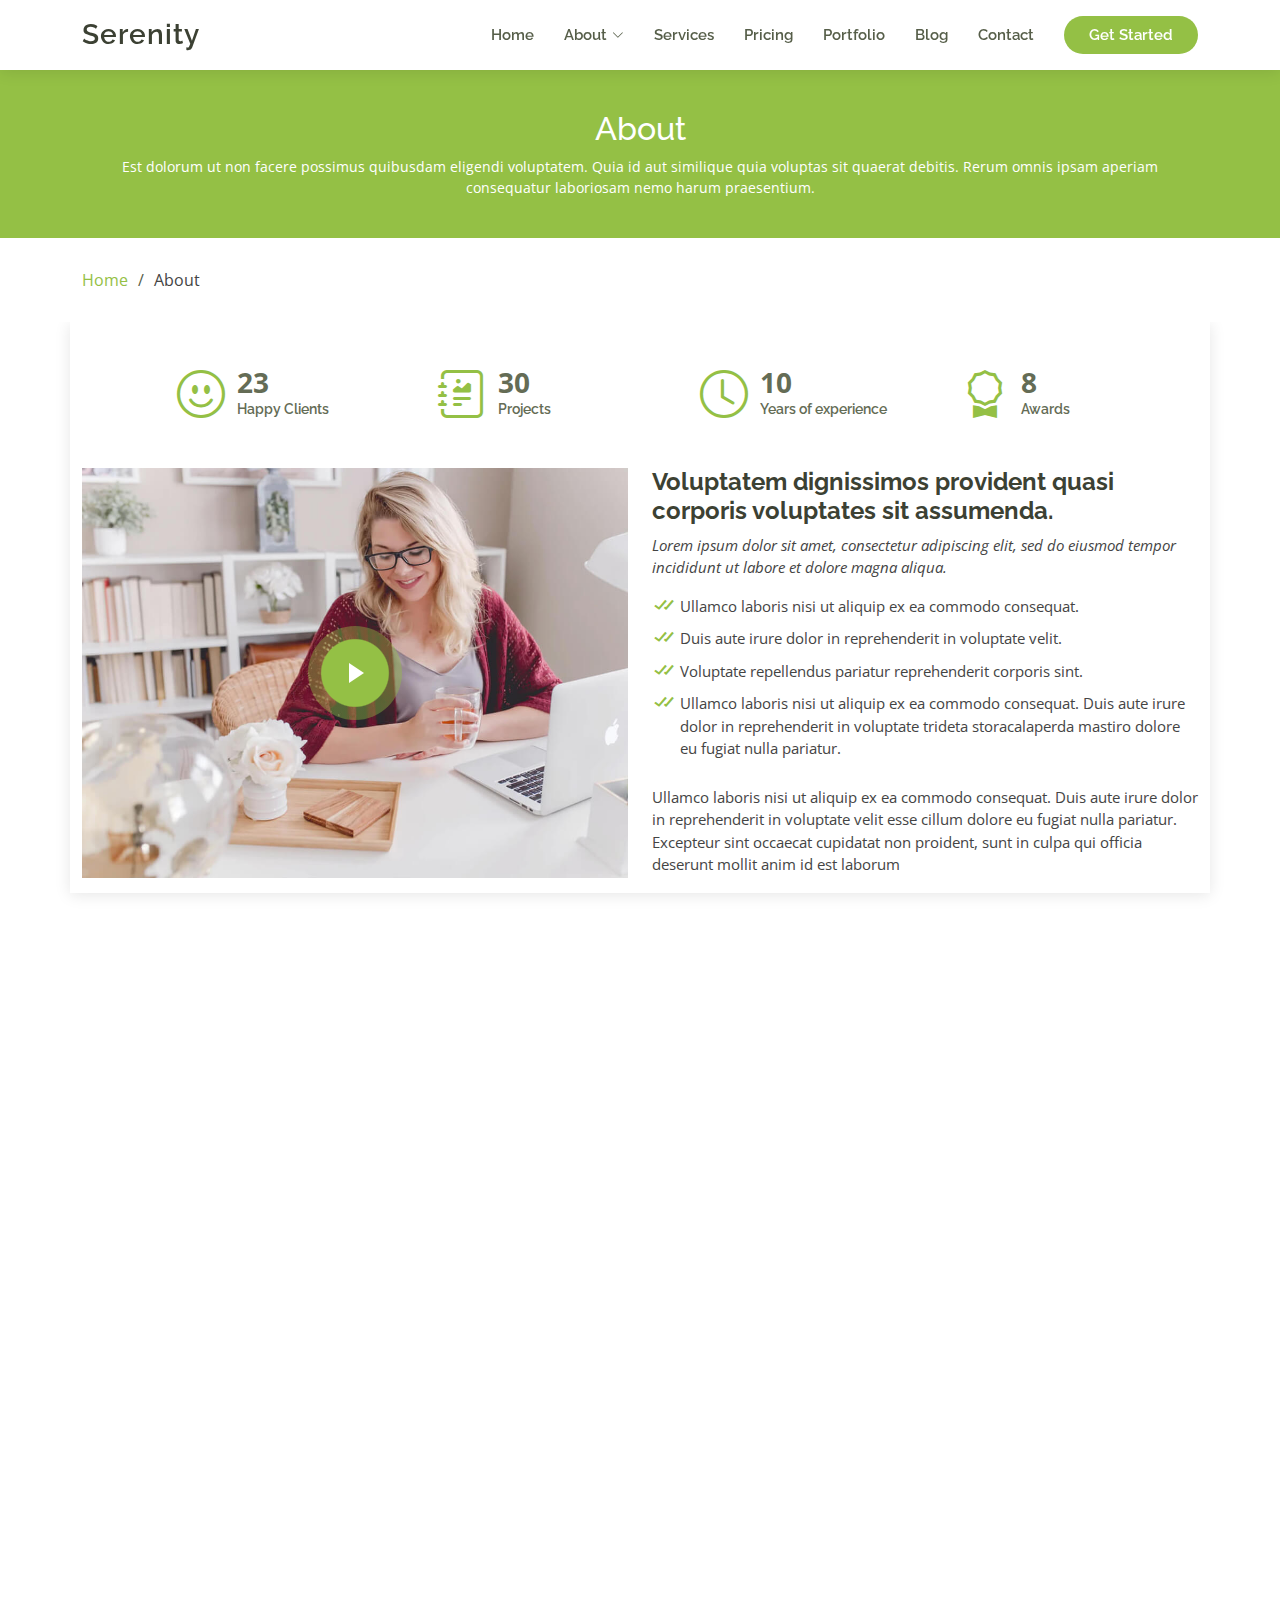
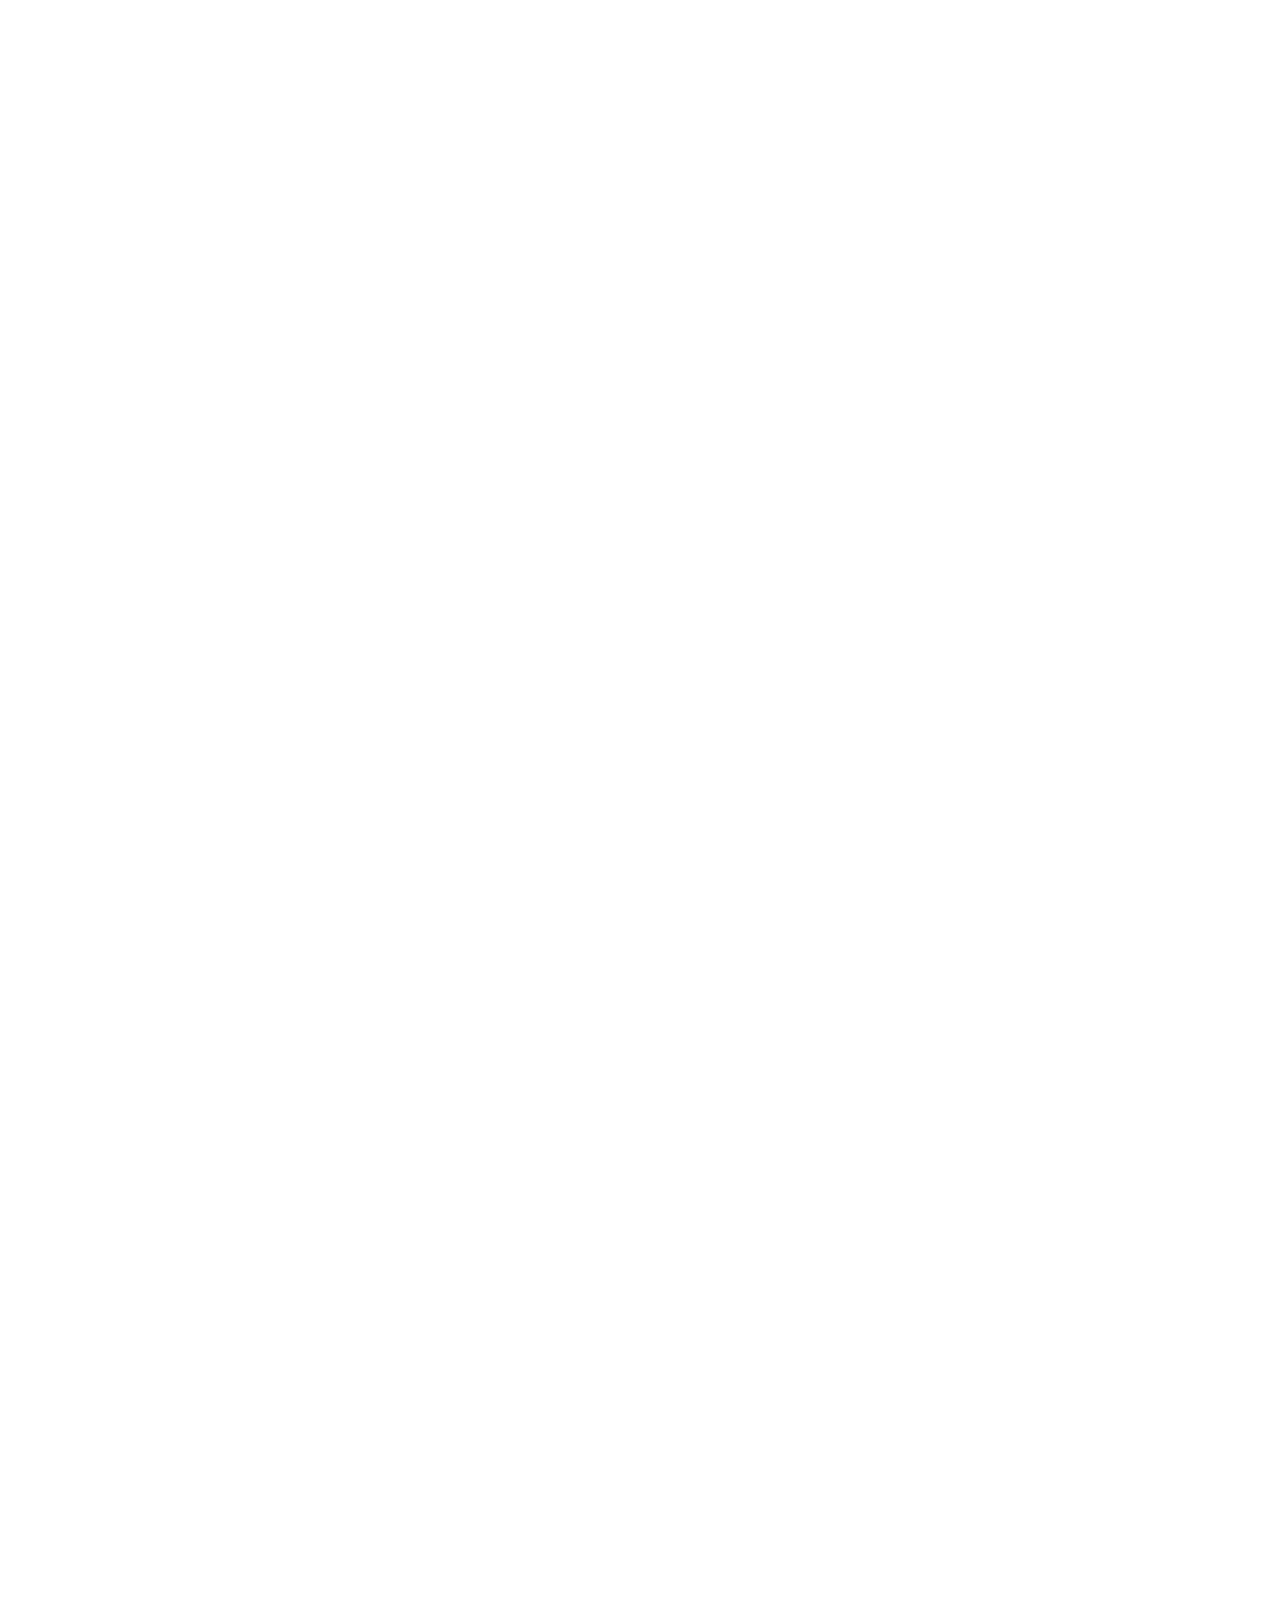
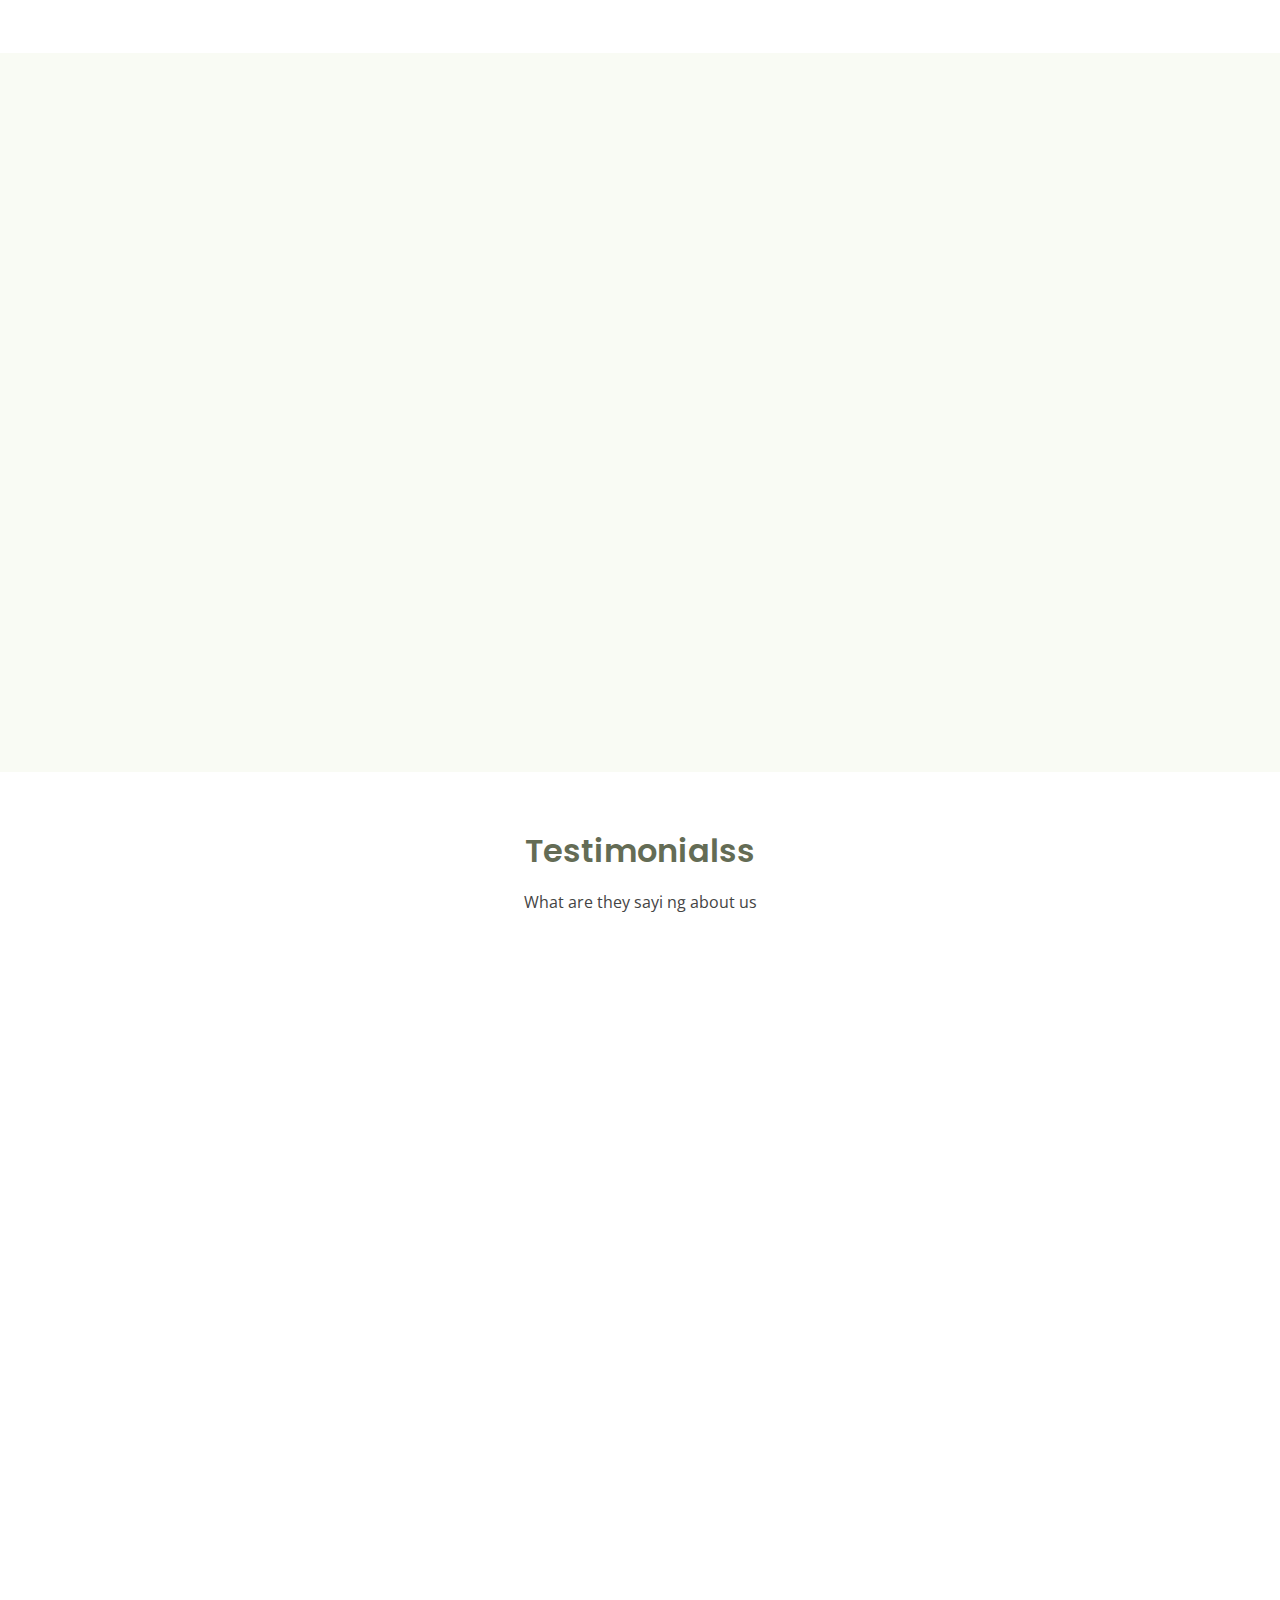
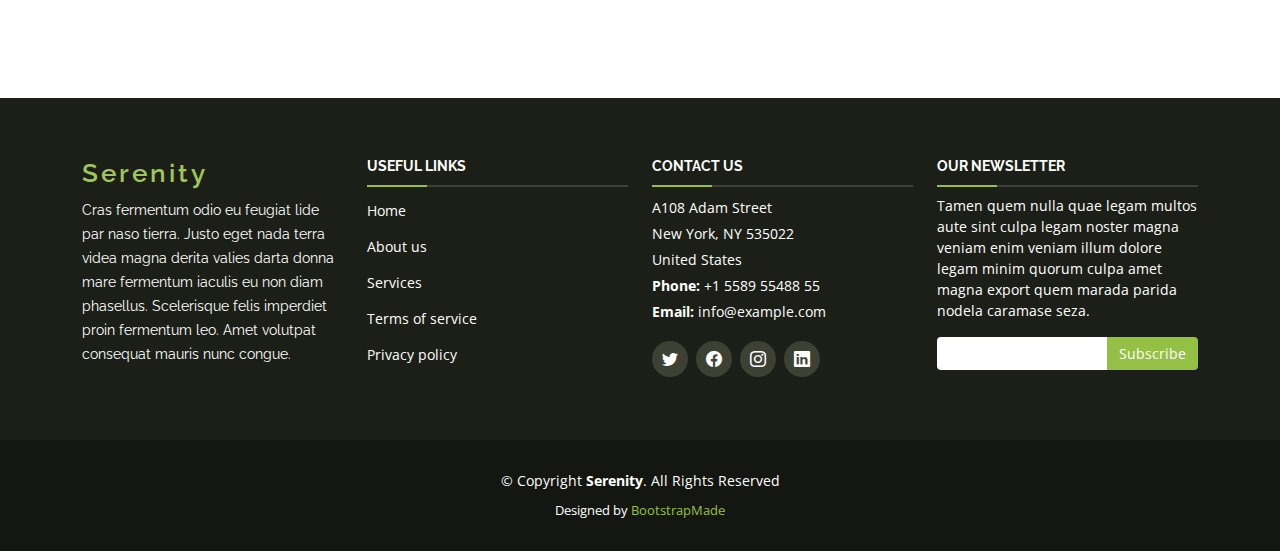
==== about.html @ 633f8e51 "ggwp" ====
<!DOCTYPE html>
<html lang="en">

<head>
  <meta charset="utf-8">
  <meta content="width=device-width, initial-scale=1.0" name="viewport">

  <title>About - Serenity Bootstrap Template</title>
  <meta content="" name="description">
  <meta content="" name="keywords">

  <!-- Favicons -->
  <link href="assets/img/favicon.png" rel="icon">
  <link href="assets/img/apple-touch-icon.png" rel="apple-touch-icon">

  <!-- Google Fonts -->
  <link href="https://fonts.googleapis.com/css?family=Open+Sans:300,300i,400,400i,600,600i,700,700i|Raleway:300,300i,400,400i,500,500i,600,600i,700,700i|Poppins:300,300i,400,400i,500,500i,600,600i,700,700i" rel="stylesheet">

  <!-- Vendor CSS Files -->
  <link href="assets/vendor/aos/aos.css" rel="stylesheet">
  <link href="assets/vendor/bootstrap/css/bootstrap.min.css" rel="stylesheet">
  <link href="assets/vendor/bootstrap-icons/bootstrap-icons.css" rel="stylesheet">
  <link href="assets/vendor/boxicons/css/boxicons.min.css" rel="stylesheet">
  <link href="assets/vendor/glightbox/css/glightbox.min.css" rel="stylesheet">
  <link href="assets/vendor/swiper/swiper-bundle.min.css" rel="stylesheet">

  <!-- Template Main CSS File -->
  <link href="assets/css/style.css" rel="stylesheet">

  <!-- =======================================================
  * Template Name: Serenity
  * Updated: Jul 27 2023 with Bootstrap v5.3.1
  * Template URL: https://bootstrapmade.com/serenity-bootstrap-corporate-template/
  * Author: BootstrapMade.com
  * License: https://bootstrapmade.com/license/
  ======================================================== -->
</head>

<body>

  <!-- ======= Header ======= -->
  <header id="header" class="fixed-top d-flex align-items-center">
    <div class="container d-flex align-items-center justify-content-between">

      <div class="logo">
        <h1 class="text-light"><a href="index.html">Serenity</a></h1>
        <!-- Uncomment below if you prefer to use an image logo -->
        <!-- <a href="index.html"><img src="assets/img/logo.png" alt="" class="img-fluid"></a>-->
      </div>

      <nav id="navbar" class="navbar">
        <ul>
          <li><a href="index.html">Home</a></li>
          <li class="dropdown"><a href="#"><span>About</span> <i class="bi bi-chevron-down"></i></a>
            <ul>
              <li><a class="active" href="about.html">About</a></li>
              <li><a href="team.html">Team</a></li>
              <li class="dropdown"><a href="#"><span>Deep Drop Down</span> <i class="bi bi-chevron-right"></i></a>
                <ul>
                  <li><a href="#">Deep Drop Down 1</a></li>
                  <li><a href="#">Deep Drop Down 2</a></li>
                  <li><a href="#">Deep Drop Down 3</a></li>
                  <li><a href="#">Deep Drop Down 4</a></li>
                  <li><a href="#">Deep Drop Down 5</a></li>
                </ul>
              </li>
            </ul>
          </li>
          <li><a href="services.html">Services</a></li>
          <li><a href="pricing.html">Pricing</a></li>
          <li><a href="portfolio.html">Portfolio</a></li>
          <li><a href="blog.html">Blog</a></li>
          <li><a href="contact.html">Contact</a></li>

          <li><a class="getstarted" href="about.html">Get Started</a></li>
        </ul>
        <i class="bi bi-list mobile-nav-toggle"></i>
      </nav><!-- .navbar -->

    </div>
  </header><!-- End Header -->

  <main id="main">

    <!-- ======= Breadcrumbs ======= -->
    <section id="breadcrumbs" class="breadcrumbs">
      <div class="breadcrumb-hero">
        <div class="container">
          <div class="breadcrumb-hero">
            <h2>About</h2>
            <p>Est dolorum ut non facere possimus quibusdam eligendi voluptatem. Quia id aut similique quia voluptas sit quaerat debitis. Rerum omnis ipsam aperiam consequatur laboriosam nemo harum praesentium. </p>
          </div>
        </div>
      </div>
      <div class="container">
        <ol>
          <li><a href="index.html">Home</a></li>
          <li>About</li>
        </ol>
      </div>
    </section><!-- End Breadcrumbs -->

    <!-- ======= About Section ======= -->
    <section id="about" class="about">
      <div class="container">

        <div class="row justify-content-end">
          <div class="col-lg-11">
            <div class="row justify-content-end">

              <div class="col-lg-3 col-md-5 col-6 d-md-flex align-items-md-stretch">
                <div class="count-box py-5">
                  <i class="bi bi-emoji-smile"></i>
                  <span data-purecounter-start="0" data-purecounter-end="65" class="purecounter">0</span>
                  <p>Happy Clients</p>
                </div>
              </div>

              <div class="col-lg-3 col-md-5 col-6 d-md-flex align-items-md-stretch">
                <div class="count-box py-5">
                  <i class="bi bi-journal-richtext"></i>
                  <span data-purecounter-start="0" data-purecounter-end="85" class="purecounter">0</span>
                  <p>Projects</p>
                </div>
              </div>

              <div class="col-lg-3 col-md-5 col-6 d-md-flex align-items-md-stretch">
                <div class="count-box pb-5 pt-0 pt-lg-5">
                  <i class="bi bi-clock"></i>
                  <span data-purecounter-start="0" data-purecounter-end="27" class="purecounter">0</span>
                  <p>Years of experience</p>
                </div>
              </div>

              <div class="col-lg-3 col-md-5 col-6 d-md-flex align-items-md-stretch">
                <div class="count-box pb-5 pt-0 pt-lg-5">
                  <i class="bi bi-award"></i>
                  <span data-purecounter-start="0" data-purecounter-end="22" class="purecounter">0</span>
                  <p>Awards</p>
                </div>
              </div>

            </div>
          </div>
        </div>

        <div class="row">

          <div class="col-lg-6 video-box align-self-baseline position-relative">
            <img src="assets/img/about.jpg" class="img-fluid" alt="">
            <a href="https://www.youtube.com/watch?v=jDDaplaOz7Q" class="glightbox play-btn mb-4"></a>
          </div>

          <div class="col-lg-6 pt-3 pt-lg-0 content">
            <h3>Voluptatem dignissimos provident quasi corporis voluptates sit assumenda.</h3>
            <p class="fst-italic">
              Lorem ipsum dolor sit amet, consectetur adipiscing elit, sed do eiusmod tempor incididunt ut labore et dolore
              magna aliqua.
            </p>
            <ul>
              <li><i class="bx bx-check-double"></i> Ullamco laboris nisi ut aliquip ex ea commodo consequat.</li>
              <li><i class="bx bx-check-double"></i> Duis aute irure dolor in reprehenderit in voluptate velit.</li>
              <li><i class="bx bx-check-double"></i> Voluptate repellendus pariatur reprehenderit corporis sint.</li>
              <li><i class="bx bx-check-double"></i> Ullamco laboris nisi ut aliquip ex ea commodo consequat. Duis aute irure dolor in reprehenderit in voluptate trideta storacalaperda mastiro dolore eu fugiat nulla pariatur.</li>
            </ul>
            <p>
              Ullamco laboris nisi ut aliquip ex ea commodo consequat. Duis aute irure dolor in reprehenderit in voluptate
              velit esse cillum dolore eu fugiat nulla pariatur. Excepteur sint occaecat cupidatat non proident, sunt in
              culpa qui officia deserunt mollit anim id est laborum
            </p>
          </div>

        </div>

      </div>
    </section><!-- End About Section -->

    <!-- ======= Work Process Section ======= -->
    <section id="work-process" class="work-process">
      <div class="container">

        <div class="section-title" data-aos="fade-up">
          <h2>Work Process</h2>
          <p>Magnam dolores commodi suscipit. Necessitatibus eius consequatur ex aliquid fuga eum quidem. Sit sint consectetur velit. Quisquam quos quisquam cupiditate. Et nemo qui impedit suscipit alias ea. Quia fugiat sit in iste officiis commodi quidem hic quas.</p>
        </div>

        <div class="row content">
          <div class="col-md-5" data-aos="fade-right">
            <img src="assets/img/work-process-1.png" class="img-fluid" alt="">
          </div>
          <div class="col-md-7 pt-4" data-aos="fade-left">
            <h3>Voluptatem dignissimos provident quasi corporis voluptates sit assumenda.</h3>
            <p class="fst-italic">
              Lorem ipsum dolor sit amet, consectetur adipiscing elit, sed do eiusmod tempor incididunt ut labore et dolore
              magna aliqua.
            </p>
            <ul>
              <li><i class="bi bi-check"></i> Ullamco laboris nisi ut aliquip ex ea commodo consequat.</li>
              <li><i class="bi bi-check"></i> Duis aute irure dolor in reprehenderit in voluptate velit.</li>
            </ul>
          </div>
        </div>

        <div class="row content">
          <div class="col-md-5 order-1 order-md-2" data-aos="fade-left">
            <img src="assets/img/work-process-2.png" class="img-fluid" alt="">
          </div>
          <div class="col-md-7 pt-5 order-2 order-md-1" data-aos="fade-right">
            <h3>Corporis temporibus maiores provident</h3>
            <p class="fst-italic">
              Lorem ipsum dolor sit amet, consectetur adipiscing elit, sed do eiusmod tempor incididunt ut labore et dolore
              magna aliqua.
            </p>
            <p>
              Ullamco laboris nisi ut aliquip ex ea commodo consequat. Duis aute irure dolor in reprehenderit in voluptate
              velit esse cillum dolore eu fugiat nulla pariatur. Excepteur sint occaecat cupidatat non proident, sunt in
              culpa qui officia deserunt mollit anim id est laborum
            </p>
          </div>
        </div>

        <div class="row content">
          <div class="col-md-5" data-aos="fade-right">
            <img src="assets/img/work-process-3.png" class="img-fluid" alt="">
          </div>
          <div class="col-md-7 pt-5" data-aos="fade-left">
            <h3>Sunt consequatur ad ut est nulla consectetur reiciendis animi voluptas</h3>
            <p>Cupiditate placeat cupiditate placeat est ipsam culpa. Delectus quia minima quod. Sunt saepe odit aut quia voluptatem hic voluptas dolor doloremque.</p>
            <ul>
              <li><i class="bi bi-check"></i> Ullamco laboris nisi ut aliquip ex ea commodo consequat.</li>
              <li><i class="bi bi-check"></i> Duis aute irure dolor in reprehenderit in voluptate velit.</li>
              <li><i class="bi bi-check"></i> Facilis ut et voluptatem aperiam. Autem soluta ad fugiat.</li>
            </ul>
          </div>
        </div>

        <div class="row content">
          <div class="col-md-5 order-1 order-md-2" data-aos="fade-left">
            <img src="assets/img/work-process-4.png" class="img-fluid" alt="">
          </div>
          <div class="col-md-7 pt-5 order-2 order-md-1" data-aos="fade-right">
            <h3>Quas et necessitatibus eaque impedit ipsum animi consequatur incidunt in</h3>
            <p class="fst-italic">
              Lorem ipsum dolor sit amet, consectetur adipiscing elit, sed do eiusmod tempor incididunt ut labore et dolore
              magna aliqua.
            </p>
            <p>
              Ullamco laboris nisi ut aliquip ex ea commodo consequat. Duis aute irure dolor in reprehenderit in voluptate
              velit esse cillum dolore eu fugiat nulla pariatur. Excepteur sint occaecat cupidatat non proident, sunt in
              culpa qui officia deserunt mollit anim id est laborum
            </p>
          </div>
        </div>

      </div>
    </section><!-- End Work Process Section -->

    <!-- ======= Our Skills Section ======= -->
    <section id="skills" class="skills section-bg">
      <div class="container">

        <div class="section-title" data-aos="fade-up">
          <h2>Our Skills</h2>
          <p>Magnam dolores commodi suscipit. Necessitatibus eius consequatur ex aliquid fuga eum quidem. Sit sint consectetur velit. Quisquam quos quisquam cupiditate. Et nemo qui impedit suscipit alias ea. Quia fugiat sit in iste officiis commodi quidem hic quas.</p>
        </div>

        <div class="row">
          <div class="col-lg-6" data-aos="fade-right">
            <img src="assets/img/skills-img.jpg" class="img-fluid" alt="">
          </div>
          <div class="col-lg-6 pt-4 pt-lg-0 content" data-aos="fade-left">
            <h3>Voluptatem dignissimos provident quasi corporis voluptates</h3>
            <p class="fst-italic">
              Lorem ipsum dolor sit amet, consectetur adipiscing elit, sed do eiusmod tempor incididunt ut labore et dolore
              magna aliqua.
            </p>
            <p>
              Ullamco laboris nisi ut aliquip ex ea commodo consequat. Duis aute irure dolor in reprehenderit in voluptate
              velit esse cillum dolore eu fugiat nulla pariatur. Excepteur sint occaecat cupidatat non proident.
            </p>

            <div class="skills-content">

              <div class="progress">
                <span class="skill">HTML <i class="val">100%</i></span>
                <div class="progress-bar-wrap">
                  <div class="progress-bar" role="progressbar" aria-valuenow="100" aria-valuemin="0" aria-valuemax="100"></div>
                </div>
              </div>

              <div class="progress">
                <span class="skill">CSS <i class="val">90%</i></span>
                <div class="progress-bar-wrap">
                  <div class="progress-bar" role="progressbar" aria-valuenow="90" aria-valuemin="0" aria-valuemax="100"></div>
                </div>
              </div>

              <div class="progress">
                <span class="skill">JavaScript <i class="val">75%</i></span>
                <div class="progress-bar-wrap">
                  <div class="progress-bar" role="progressbar" aria-valuenow="75" aria-valuemin="0" aria-valuemax="100"></div>
                </div>
              </div>

              <div class="progress">
                <span class="skill">Photoshop <i class="val">55%</i></span>
                <div class="progress-bar-wrap">
                  <div class="progress-bar" role="progressbar" aria-valuenow="55" aria-valuemin="0" aria-valuemax="100"></div>
                </div>
              </div>

            </div>

          </div>
        </div>

      </div>
    </section><!-- End Our Skills Section -->

    <section id="testimonials" class="testimonials">
      <div class="container">

        <div class="section-title">
          <h2>Testimonialss</h2>
          <p>What are they sayi ng about us</p>
        </div>

        <div class="slides-1 swiper" data-aos="fade-up">
          <div class="swiper-wrapper">

            <div class="swiper-slide">
              <div class="testimonial-item">
                <img src="assets/img/testimonials/testimonials-1.jpg" class="testimonial-img" alt="">
                <h3>Saul Goodman</h3>
                <h4>Ceo &amp; Founder</h4>
                <div class="stars">
                  <i class="bi bi-star-fill"></i><i class="bi bi-star-fill"></i><i class="bi bi-star-fill"></i><i class="bi bi-star-fill"></i><i class="bi bi-star-fill"></i>
                </div>
                <p>
                  <i class="bi bi-quote quote-icon-left"></i>
                  Proin iaculis purus consequat sem cure digni ssim donec porttitora entum suscipit rhoncus. Accusantium quam, ultricies eget id, aliquam eget nibh et. Maecen aliquam, risus at semper.
                  <i class="bi bi-quote quote-icon-right"></i>
                </p>
              </div>
            </div><!-- End testimonial item -->

            <div class="swiper-slide">
              <div class="testimonial-item">
                <img src="assets/img/testimonials/testimonials-2.jpg" class="testimonial-img" alt="">
                <h3>Sara Wilsson</h3>
                <h4>Designer</h4>
                <div class="stars">
                  <i class="bi bi-star-fill"></i><i class="bi bi-star-fill"></i><i class="bi bi-star-fill"></i><i class="bi bi-star-fill"></i><i class="bi bi-star-fill"></i>
                </div>
                <p>
                  <i class="bi bi-quote quote-icon-left"></i>
                  Export tempor illum tamen malis malis eram quae irure esse labore quem cillum quid cillum eram malis quorum velit fore eram velit sunt aliqua noster fugiat irure amet legam anim culpa.
                  <i class="bi bi-quote quote-icon-right"></i>
                </p>
              </div>
            </div><!-- End testimonial item -->

            <div class="swiper-slide">
              <div class="testimonial-item">
                <img src="assets/img/testimonials/testimonials-3.jpg" class="testimonial-img" alt="">
                <h3>Jena Karlis</h3>
                <h4>Store Owner</h4>
                <div class="stars">
                  <i class="bi bi-star-fill"></i><i class="bi bi-star-fill"></i><i class="bi bi-star-fill"></i><i class="bi bi-star-fill"></i><i class="bi bi-star-fill"></i>
                </div>
                <p>
                  <i class="bi bi-quote quote-icon-left"></i>
                  Enim nisi quem export duis labore cillum quae magna enim sint quorum nulla quem veniam duis minim tempor labore quem eram duis noster aute amet eram fore quis sint minim.
                  <i class="bi bi-quote quote-icon-right"></i>
                </p>
              </div>
            </div><!-- End testimonial item -->

            <div class="swiper-slide">
              <div class="testimonial-item">
                <img src="assets/img/testimonials/testimonials-4.jpg" class="testimonial-img" alt="">
                <h3>Matt Brandon</h3>
                <h4>Freelancer</h4>
                <div class="stars">
                  <i class="bi bi-star-fill"></i><i class="bi bi-star-fill"></i><i class="bi bi-star-fill"></i><i class="bi bi-star-fill"></i><i class="bi bi-star-fill"></i>
                </div>
                <p>
                  <i class="bi bi-quote quote-icon-left"></i>
                  Fugiat enim eram quae cillum dolore dolor amet nulla culpa multos export minim fugiat minim velit minim dolor enim duis veniam ipsum anim magna sunt elit fore quem dolore labore illum veniam.
                  <i class="bi bi-quote quote-icon-right"></i>
                </p>
              </div>
            </div><!-- End testimonial item -->

            <div class="swiper-slide">
              <div class="testimonial-item">
                <img src="assets/img/testimonials/testimonials-5.jpg" class="testimonial-img" alt="">
                <h3>John Larson</h3>
                <h4>Entrepreneur</h4>
                <div class="stars">
                  <i class="bi bi-star-fill"></i><i class="bi bi-star-fill"></i><i class="bi bi-star-fill"></i><i class="bi bi-star-fill"></i><i class="bi bi-star-fill"></i>
                </div>
                <p>
                  <i class="bi bi-quote quote-icon-left"></i>
                  Quis quorum aliqua sint quem legam fore sunt eram irure aliqua veniam tempor noster veniam enim culpa labore duis sunt culpa nulla illum cillum fugiat legam esse veniam culpa fore nisi cillum quid.
                  <i class="bi bi-quote quote-icon-right"></i>
                </p>
              </div>
            </div><!-- End testimonial item -->

          </div>
          <div class="swiper-pagination"></div>
        </div>

      </div>
    </section>

    <!-- ======= Our Clients Section ======= -->
    <section id="clients" class="clients">
      <div class="container" data-aos="fade-up">

        <div class="section-title">
          <h2>Our Clients</h2>
          <p>Magnam dolores commodi suscipit. Necessitatibus eius consequatur ex aliquid fuga eum quidem. Sit sint consectetur velit. Quisquam quos quisquam cupiditate. Et nemo qui impedit suscipit alias ea. Quia fugiat sit in iste officiis commodi quidem hic quas.</p>
        </div>

        <div class="clients-slider swiper">
          <div class="swiper-wrapper align-items-center">
            <div class="swiper-slide"><img src="assets/img/clients/client-1.png" class="img-fluid" alt=""></div>
            <div class="swiper-slide"><img src="assets/img/clients/client-2.png" class="img-fluid" alt=""></div>
            <div class="swiper-slide"><img src="assets/img/clients/client-3.png" class="img-fluid" alt=""></div>
            <div class="swiper-slide"><img src="assets/img/clients/client-4.png" class="img-fluid" alt=""></div>
            <div class="swiper-slide"><img src="assets/img/clients/client-5.png" class="img-fluid" alt=""></div>
            <div class="swiper-slide"><img src="assets/img/clients/client-6.png" class="img-fluid" alt=""></div>
            <div class="swiper-slide"><img src="assets/img/clients/client-7.png" class="img-fluid" alt=""></div>
            <div class="swiper-slide"><img src="assets/img/clients/client-8.png" class="img-fluid" alt=""></div>
          </div>
          <div class="swiper-pagination"></div>
        </div>

      </div>
    </section><!-- End Our Clients Section -->

  </main><!-- End #main -->

  <!-- ======= Footer ======= -->
  <footer id="footer">
    <div class="footer-top">
      <div class="container">
        <div class="row">

          <div class="col-lg-3 col-md-6 footer-info">
            <h3>Serenity</h3>
            <p>Cras fermentum odio eu feugiat lide par naso tierra. Justo eget nada terra videa magna derita valies darta donna mare fermentum iaculis eu non diam phasellus. Scelerisque felis imperdiet proin fermentum leo. Amet volutpat consequat mauris nunc congue.</p>
          </div>

          <div class="col-lg-3 col-md-6 footer-links">
            <h4>Useful Links</h4>
            <ul>
              <li><a href="#">Home</a></li>
              <li><a href="#">About us</a></li>
              <li><a href="#">Services</a></li>
              <li><a href="#">Terms of service</a></li>
              <li><a href="#">Privacy policy</a></li>
            </ul>
          </div>

          <div class="col-lg-3 col-md-6 footer-contact">
            <h4>Contact Us</h4>
            <p>
              A108 Adam Street <br>
              New York, NY 535022<br>
              United States <br>
              <strong>Phone:</strong> +1 5589 55488 55<br>
              <strong>Email:</strong> info@example.com<br>
            </p>

            <div class="social-links">
              <a href="#" class="twitter"><i class="bi bi-twitter"></i></a>
              <a href="#" class="facebook"><i class="bi bi-facebook"></i></a>
              <a href="#" class="instagram"><i class="bi bi-instagram"></i></a>
              <a href="#" class="linkedin"><i class="bi bi-linkedin"></i></a>
            </div>

          </div>

          <div class="col-lg-3 col-md-6 footer-newsletter">
            <h4>Our Newsletter</h4>
            <p>Tamen quem nulla quae legam multos aute sint culpa legam noster magna veniam enim veniam illum dolore legam minim quorum culpa amet magna export quem marada parida nodela caramase seza.</p>
            <form action="" method="post">
              <input type="email" name="email"><input type="submit" value="Subscribe">
            </form>
          </div>

        </div>
      </div>
    </div>

    <div class="container">
      <div class="copyright">
        &copy; Copyright <strong><span>Serenity</span></strong>. All Rights Reserved
      </div>
      <div class="credits">
        <!-- All the links in the footer should remain intact. -->
        <!-- You can delete the links only if you purchased the pro version. -->
        <!-- Licensing information: https://bootstrapmade.com/license/ -->
        <!-- Purchase the pro version with working PHP/AJAX contact form: https://bootstrapmade.com/serenity-bootstrap-corporate-template/ -->
        Designed by <a href="https://bootstrapmade.com/">BootstrapMade</a>
      </div>
    </div>
  </footer><!-- End Footer -->

  <a href="#" class="back-to-top d-flex align-items-center justify-content-center"><i class="bi bi-arrow-up-short"></i></a>

  <!-- Vendor JS Files -->
  <script src="assets/vendor/purecounter/purecounter_vanilla.js"></script>
  <script src="assets/vendor/aos/aos.js"></script>
  <script src="assets/vendor/bootstrap/js/bootstrap.bundle.min.js"></script>
  <script src="assets/vendor/glightbox/js/glightbox.min.js"></script>
  <script src="assets/vendor/isotope-layout/isotope.pkgd.min.js"></script>
  <script src="assets/vendor/swiper/swiper-bundle.min.js"></script>
  <script src="assets/vendor/waypoints/noframework.waypoints.js"></script>
  <script src="assets/vendor/php-email-form/validate.js"></script>

  <!-- Template Main JS File -->
  <script src="assets/js/main.js"></script>

</body>

</html>
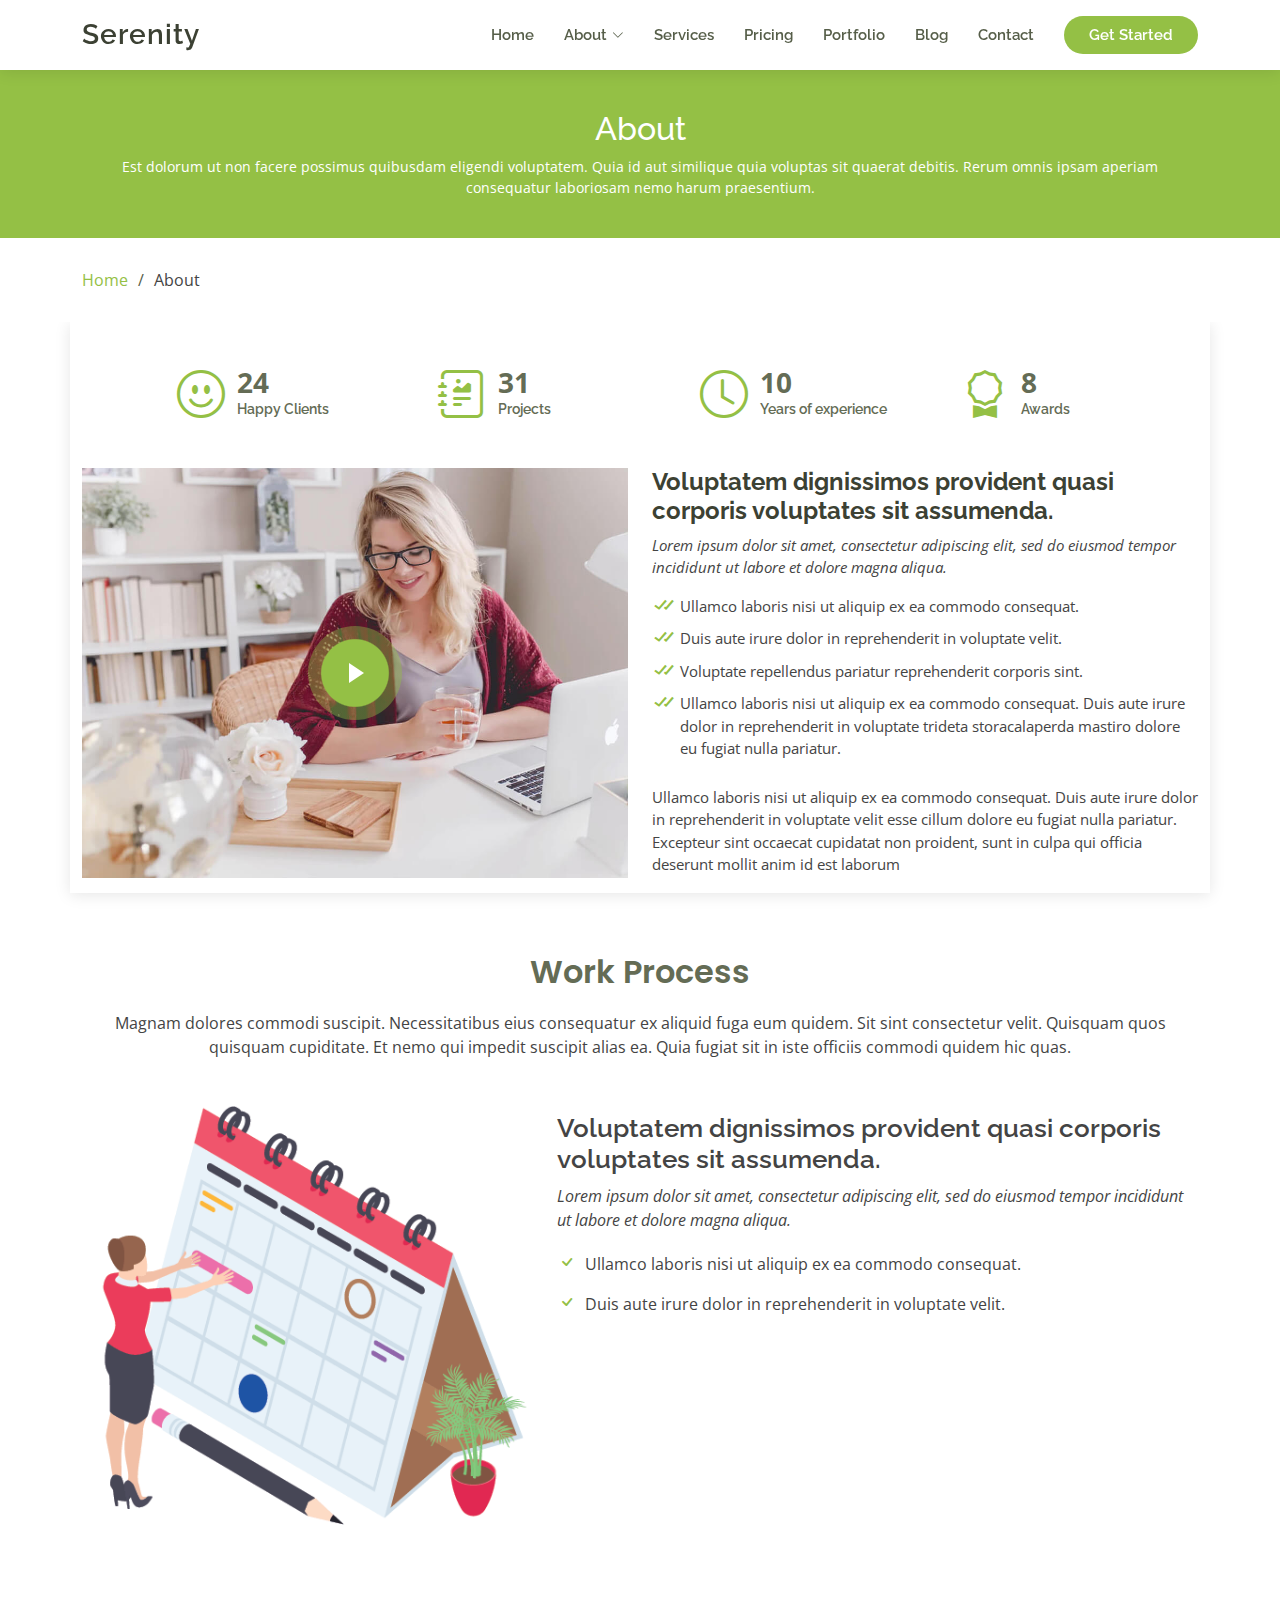
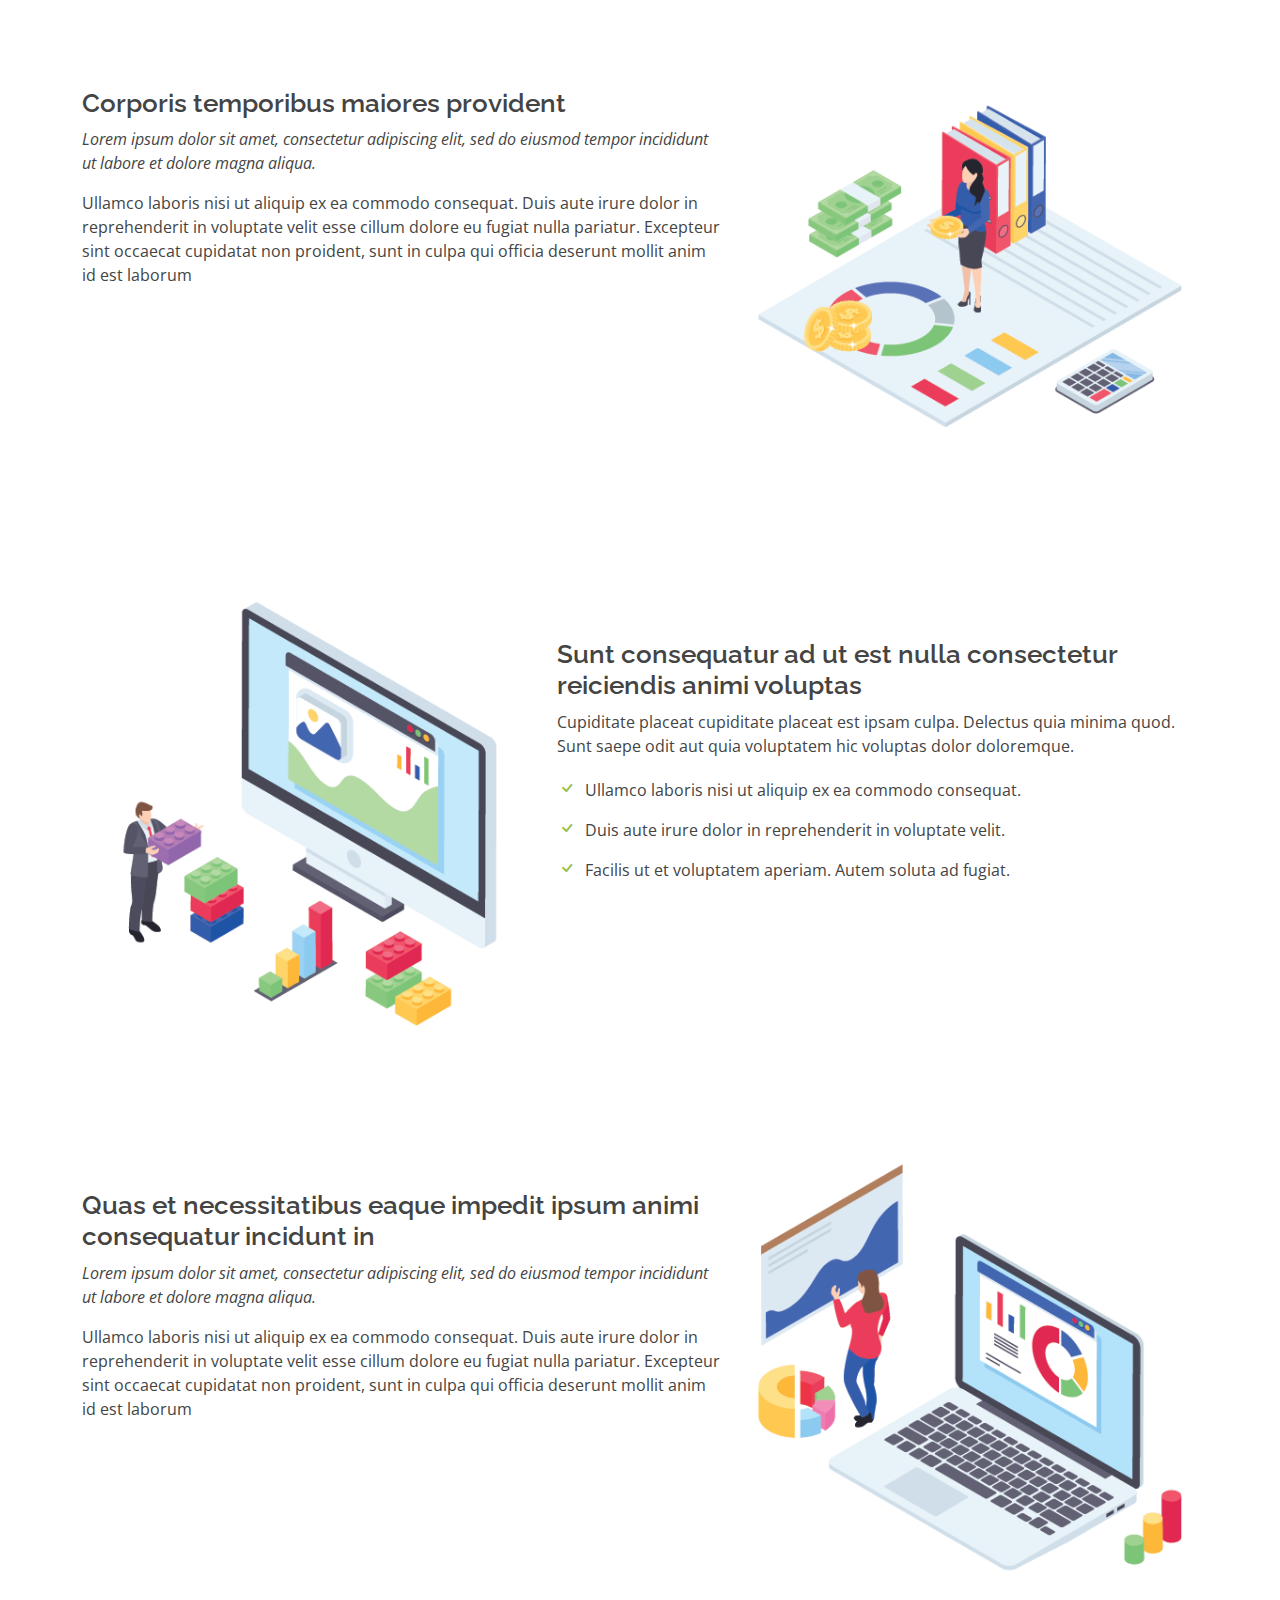
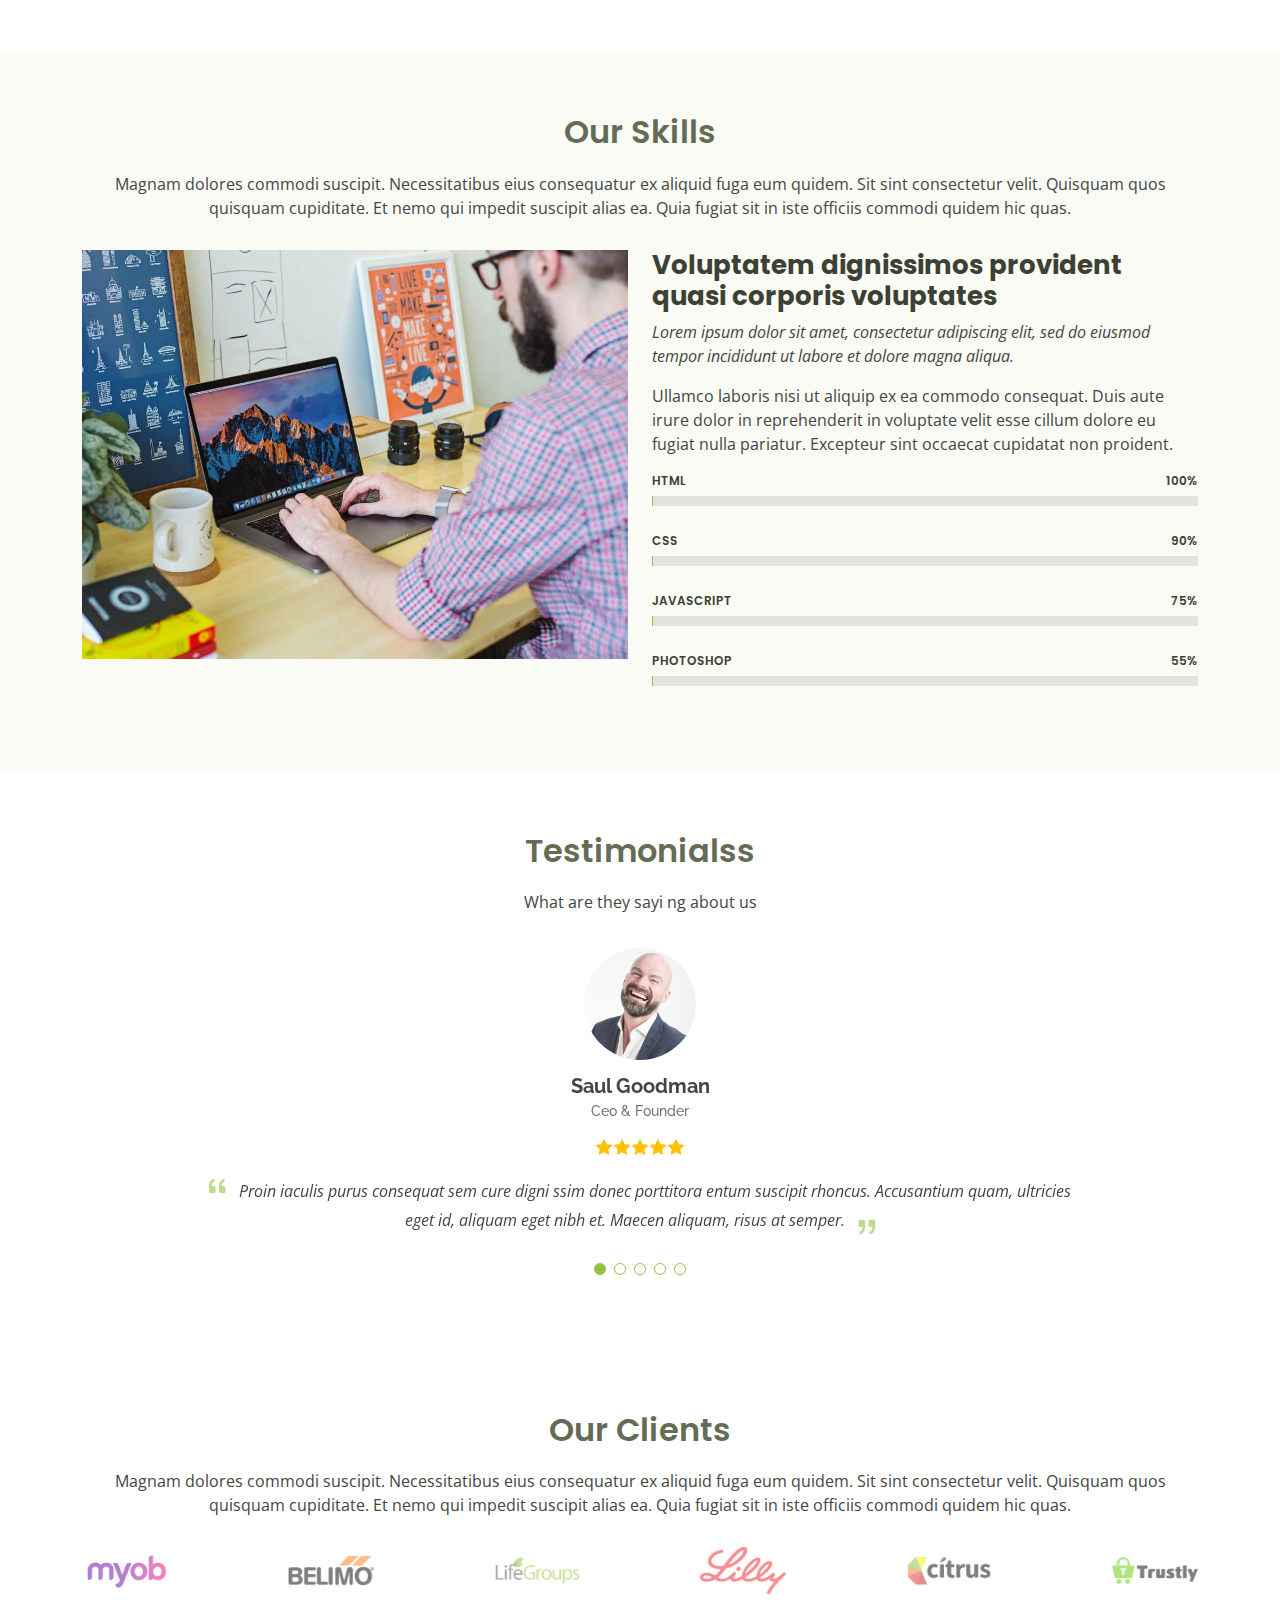
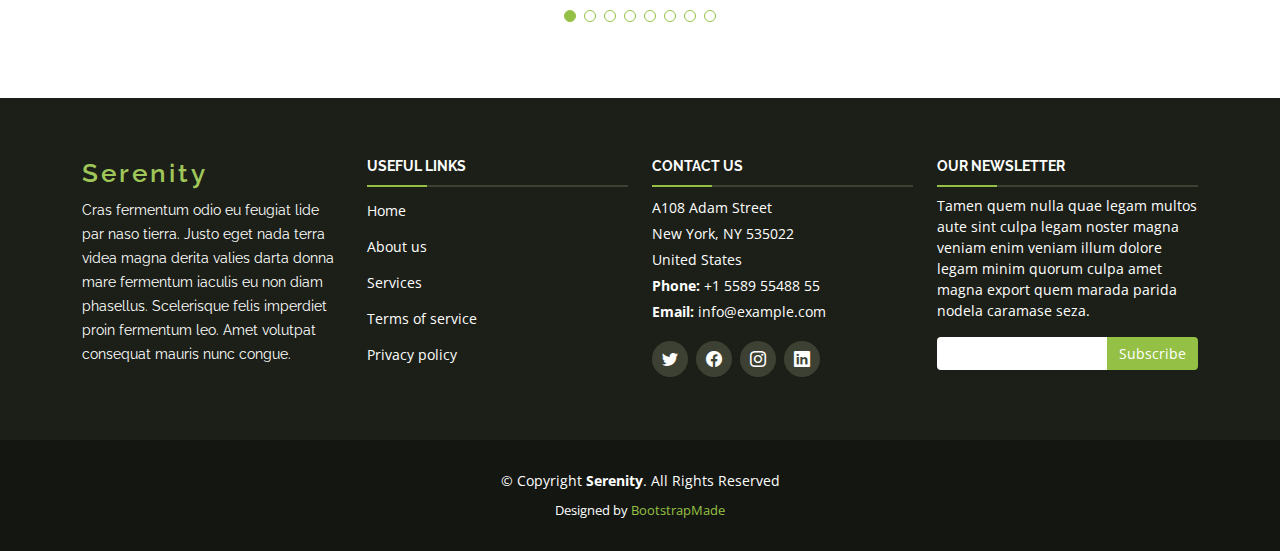
==== commit 7b2b0efa: "remove effect about" ====
--- a/about.html
+++ b/about.html
@@ -179,16 +179,16 @@
     <section id="work-process" class="work-process">
       <div class="container">
 
-        <div class="section-title" data-aos="fade-up">
+        <div class="section-title" >
           <h2>Work Process</h2>
           <p>Magnam dolores commodi suscipit. Necessitatibus eius consequatur ex aliquid fuga eum quidem. Sit sint consectetur velit. Quisquam quos quisquam cupiditate. Et nemo qui impedit suscipit alias ea. Quia fugiat sit in iste officiis commodi quidem hic quas.</p>
         </div>
 
         <div class="row content">
-          <div class="col-md-5" data-aos="fade-right">
+          <div class="col-md-5" >
             <img src="assets/img/work-process-1.png" class="img-fluid" alt="">
           </div>
-          <div class="col-md-7 pt-4" data-aos="fade-left">
+          <div class="col-md-7 pt-4" >
             <h3>Voluptatem dignissimos provident quasi corporis voluptates sit assumenda.</h3>
             <p class="fst-italic">
               Lorem ipsum dolor sit amet, consectetur adipiscing elit, sed do eiusmod tempor incididunt ut labore et dolore
@@ -202,10 +202,10 @@
         </div>
 
         <div class="row content">
-          <div class="col-md-5 order-1 order-md-2" data-aos="fade-left">
+          <div class="col-md-5 order-1 order-md-2" >
             <img src="assets/img/work-process-2.png" class="img-fluid" alt="">
           </div>
-          <div class="col-md-7 pt-5 order-2 order-md-1" data-aos="fade-right">
+          <div class="col-md-7 pt-5 order-2 order-md-1" >
             <h3>Corporis temporibus maiores provident</h3>
             <p class="fst-italic">
               Lorem ipsum dolor sit amet, consectetur adipiscing elit, sed do eiusmod tempor incididunt ut labore et dolore
@@ -220,10 +220,10 @@
         </div>
 
         <div class="row content">
-          <div class="col-md-5" data-aos="fade-right">
+          <div class="col-md-5" >
             <img src="assets/img/work-process-3.png" class="img-fluid" alt="">
           </div>
-          <div class="col-md-7 pt-5" data-aos="fade-left">
+          <div class="col-md-7 pt-5" >
             <h3>Sunt consequatur ad ut est nulla consectetur reiciendis animi voluptas</h3>
             <p>Cupiditate placeat cupiditate placeat est ipsam culpa. Delectus quia minima quod. Sunt saepe odit aut quia voluptatem hic voluptas dolor doloremque.</p>
             <ul>
@@ -235,10 +235,10 @@
         </div>
 
         <div class="row content">
-          <div class="col-md-5 order-1 order-md-2" data-aos="fade-left">
+          <div class="col-md-5 order-1 order-md-2" >
             <img src="assets/img/work-process-4.png" class="img-fluid" alt="">
           </div>
-          <div class="col-md-7 pt-5 order-2 order-md-1" data-aos="fade-right">
+          <div class="col-md-7 pt-5 order-2 order-md-1" >
             <h3>Quas et necessitatibus eaque impedit ipsum animi consequatur incidunt in</h3>
             <p class="fst-italic">
               Lorem ipsum dolor sit amet, consectetur adipiscing elit, sed do eiusmod tempor incididunt ut labore et dolore
@@ -259,16 +259,16 @@
     <section id="skills" class="skills section-bg">
       <div class="container">
 
-        <div class="section-title" data-aos="fade-up">
+        <div class="section-title" >
           <h2>Our Skills</h2>
           <p>Magnam dolores commodi suscipit. Necessitatibus eius consequatur ex aliquid fuga eum quidem. Sit sint consectetur velit. Quisquam quos quisquam cupiditate. Et nemo qui impedit suscipit alias ea. Quia fugiat sit in iste officiis commodi quidem hic quas.</p>
         </div>
 
         <div class="row">
-          <div class="col-lg-6" data-aos="fade-right">
+          <div class="col-lg-6" >
             <img src="assets/img/skills-img.jpg" class="img-fluid" alt="">
           </div>
-          <div class="col-lg-6 pt-4 pt-lg-0 content" data-aos="fade-left">
+          <div class="col-lg-6 pt-4 pt-lg-0 content" >
             <h3>Voluptatem dignissimos provident quasi corporis voluptates</h3>
             <p class="fst-italic">
               Lorem ipsum dolor sit amet, consectetur adipiscing elit, sed do eiusmod tempor incididunt ut labore et dolore
@@ -325,7 +325,7 @@
           <p>What are they sayi ng about us</p>
         </div>
 
-        <div class="slides-1 swiper" data-aos="fade-up">
+        <div class="slides-1 swiper" >
           <div class="swiper-wrapper">
 
             <div class="swiper-slide">
@@ -417,7 +417,7 @@
 
     <!-- ======= Our Clients Section ======= -->
     <section id="clients" class="clients">
-      <div class="container" data-aos="fade-up">
+      <div class="container" >
 
         <div class="section-title">
           <h2>Our Clients</h2>
